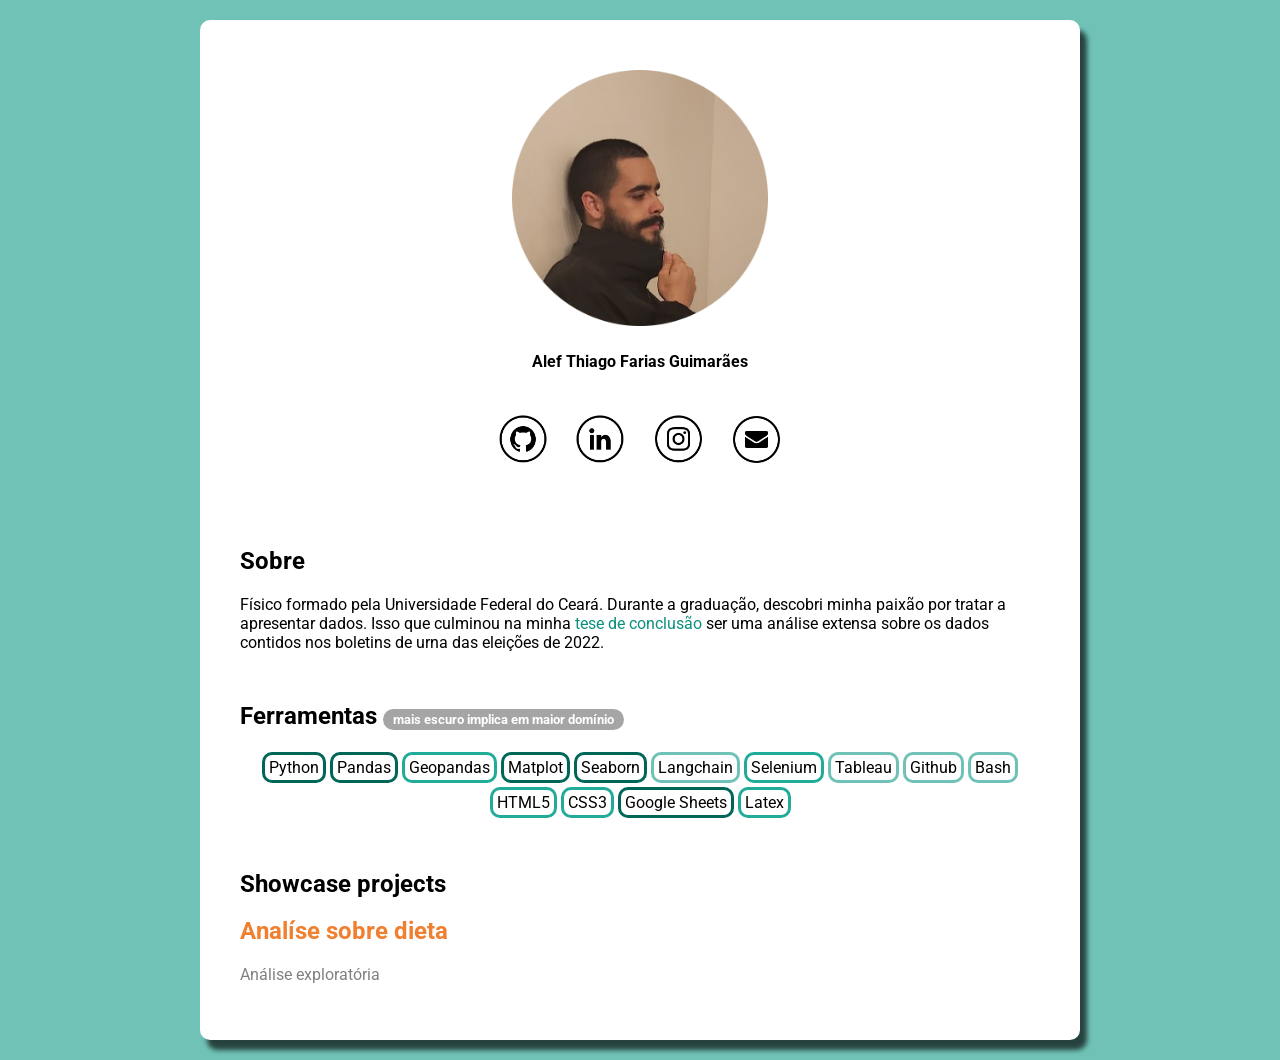
==== Resume Site/Resume.html @ 799bdaaf "Added site sample" ====
<!DOCTYPE html>
<html lang="pt-br">
<head>
    <meta charset="UTF-8">
    <meta name="viewport" content="width=device-width, initial-scale=1.0">
    <title>Alef</title>
    <link rel="stylesheet" href="style.css">
    <link rel="shortcut icon" href="icons/dinosaur.png" type="image/x-icon">
</head>
<body>
    <main>
        <img class= "profile" src="icons/profile.png" alt="Profile picture">
        
        <p><strong>Alef Thiago Farias Guimarães</strong></p>
        <ul style="list-style-type:none">
            <li> 
                <a href="https://github.com/alef-tfg" target="_blank">
                    <img src="icons/icone-github.png" class="icon">
                </a></li>
            <li>
                <a href="https://www.linkedin.com/in/alef-thiago-farias-guimar%C3%A3es-61b5291b9/" target="_blank">
                    <img src="icons/icone-linkedin.png" class="icon">
                </a></li>
            <li>
                <a href="https://www.instagram.com/alef.tfg/"  target="_blank">
                    <img src="icons/icone-instagram.png" class="icon">
                    </a></li>
            <li>
                <a href="https://mail.google.com/mail/?view=cm&fs=1&to=alef.tfg@gmail.com" target="_blank">
                    <img src="icons/icone-gmail.png" class="icon">
                </a></li>
        </ul>
                
        <article>
            <h1>Sobre</h1>
            <p>Físico formado pela Universidade Federal do Ceará. Durante a graduação, descobri minha paixão por tratar a apresentar dados. Isso que culminou na minha <a href="https://repositorio.ufc.br/handle/riufc/75324">tese de conclusão</a> ser uma análise extensa sobre os dados contidos nos boletins de urna das eleições de 2022.</p>
            <h1>Ferramentas        <span class = 'nota'>mais escuro implica em maior domínio</span></h1>
            <ul class = 'ferramentas'>
                <li class = 'level3'>Python</li>
                <li class = 'level3'>Pandas</li>
                <li class = 'level2'>Geopandas</li>
                <li class = 'level3'>Matplot</li>
                <li class = 'level3'>Seaborn</li>
                <li class = 'level1'>Langchain</li>
                <li class = 'level2'>Selenium</li>
                <li class = 'level1'>Tableau</li>
                <li class = 'level1'>Github</li>
                <li class = 'level1'>Bash</li>
                <li class = 'level2'>HTML5</li>
                <li class = 'level2'>CSS3</li>
                <li class = 'level3'>Google Sheets</li>
                <li class = 'level2'>Latex</li>
            </ul>
            
            <h1>Showcase projects</h1>
            <h2><a href="https://github.com/alef-tfg/Portifolio" target="_blank" class="repositorio">Analíse sobre dieta</a></h2>
            <ul class="showcase">
                <li>Análise exploratória</li>
            </ul>
        </article>
    </main>

    




</body>
</html>
---- Resume Site/style.css ----
/* 
https://paletton.com/#uid=20q0u0kpKuafWFJl3x4tSpKvYkn
FFB580 FF9D57 F07F2F CD5D0E A24300
60C0B3 38A394 1D9786 098170 006658
*/

@charset "UTF-8";
@import url('https://fonts.googleapis.com/css2?family=Roboto:ital,wght@0,100;0,300;0,400;0,500;0,700;0,900;1,100;1,300;1,400;1,500;1,700;1,900&display=swap');

:root{
    --cor0: hsl(172, 40%, 60%); 
    --cor1: hsl(172, 49%, 50%); 
    --cor2: hsl(172, 68%, 40%); 
    --cor3: hsl(172, 87%, 30%);
    --cor4: hsl(172, 100%, 20%);
    --corDestaque: #F07F2F;
}

body {
    margin: 0px;
    background-color: var(--cor0);
    display: grid;
    place-items: center; 
    /*display: flex;
    justify-content: center; 
    align-items: center; 
    height: 98vh; */
    font-family: roboto;
}

main {
    background-color: white;
    min-width: 320px;
    max-width: 800px;
    display: grid;
    place-items: center; 
    margin: 20px auto;
    padding: 40px;
    border-radius: 10px;
    box-shadow: 7px 10px 5px rgba(0, 0, 0, 0.66);
}

.profile {
    width: 256px;
    padding: 10px;
}


ul {
    padding: 0;
}

li {
    display: inline;
}

li > a {
    text-decoration: none;
}

.icon {
    width: 64px;
    padding: 5px;
}

article {
    justify-self: start;
}

h1 {
    padding: 30px 0px 0px;
}

p > a {
    text-decoration: none;
    color: var(--cor3);
}

.ferramentas {
    display: flex;
    justify-content: center;
    flex-wrap: wrap;
}

.ferramentas > li {
    border-radius: 10px;
    display: inline-block;
    border: 3px solid;
    padding: 3px 4px;
    margin: 2px;
}
li.level1 {
    border-color: var(--cor0);
}
li.level2 {
    border-color: var(--cor2);
}
li.level3 {
    border-color: var(--cor4);
}
.nota {
    justify-self: end;
    color: white;
    background-color: rgb(165, 165, 165);
    border-radius: 20px;
    padding: 3px 10px;
    font-size: small;
}
.repositorio{
    text-decoration: none;
    color: var(--corDestaque);
}
.showcase {
    color: gray;
}
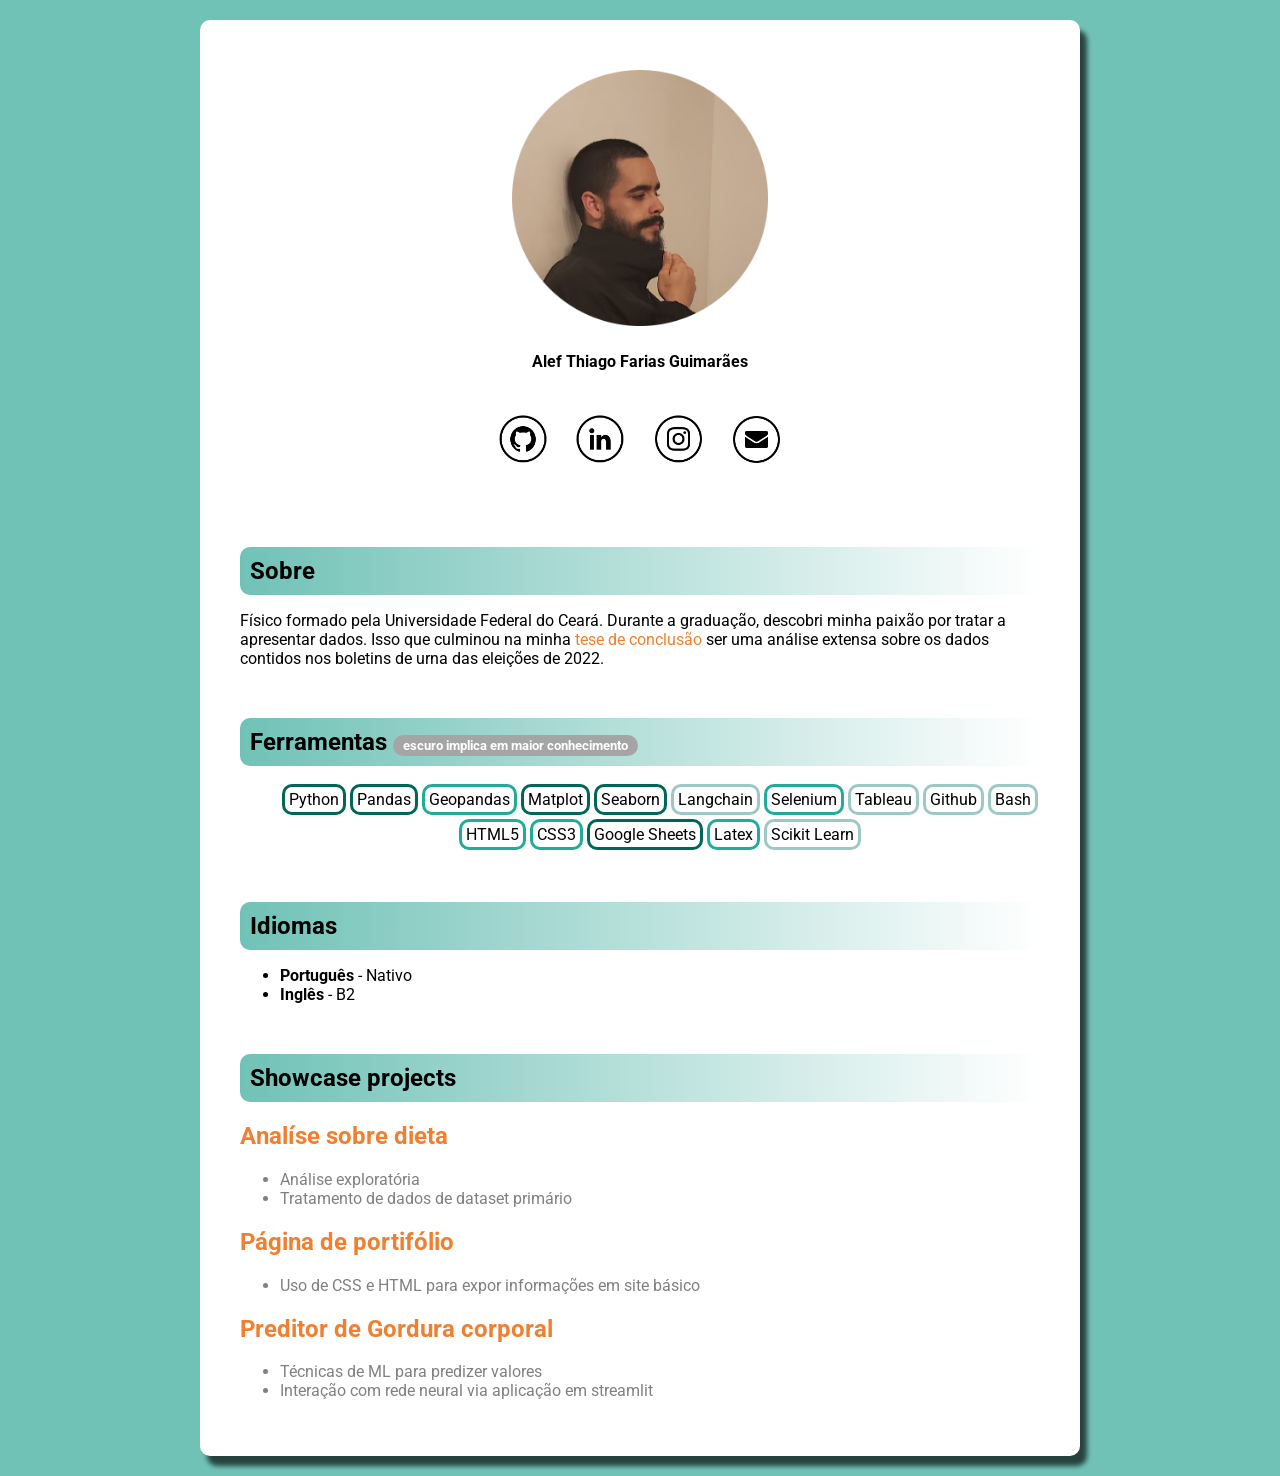
==== commit cc5b5e8f: "Update information about the repository content" ====
--- a/Resume Site/Resume.html
+++ b/Resume Site/Resume.html
@@ -9,32 +9,36 @@
 </head>
 <body>
     <main>
-        <img class= "profile" src="icons/profile.png" alt="Profile picture">
-        
-        <p><strong>Alef Thiago Farias Guimarães</strong></p>
-        <ul style="list-style-type:none">
-            <li> 
-                <a href="https://github.com/alef-tfg" target="_blank">
-                    <img src="icons/icone-github.png" class="icon">
-                </a></li>
-            <li>
-                <a href="https://www.linkedin.com/in/alef-thiago-farias-guimar%C3%A3es-61b5291b9/" target="_blank">
-                    <img src="icons/icone-linkedin.png" class="icon">
-                </a></li>
-            <li>
-                <a href="https://www.instagram.com/alef.tfg/"  target="_blank">
-                    <img src="icons/icone-instagram.png" class="icon">
+        <header>
+            <img class= "profile" src="icons/profile.png" alt="Profile picture">
+            
+            <p><strong>Alef Thiago Farias Guimarães</strong></p>
+
+            <ul style="list-style-type:none">
+                <li>
+                    <a href="https://github.com/alef-tfg" target="_blank">
+                        <img src="icons/icone-github.png" class="icon">
                     </a></li>
-            <li>
-                <a href="https://mail.google.com/mail/?view=cm&fs=1&to=alef.tfg@gmail.com" target="_blank">
-                    <img src="icons/icone-gmail.png" class="icon">
-                </a></li>
-        </ul>
-                
+                <li>
+                    <a href="https://www.linkedin.com/in/alef-thiago-farias-guimar%C3%A3es-61b5291b9/" target="_blank">
+                        <img src="icons/icone-linkedin.png" class="icon">
+                    </a></li>
+                <li>
+                    <a href="https://www.instagram.com/alef.tfg/"  target="_blank">
+                        <img src="icons/icone-instagram.png" class="icon">
+                        </a></li>
+                <li>
+                    <a href="https://mail.google.com/mail/?view=cm&fs=1&to=alef.tfg@gmail.com" target="_blank">
+                        <img src="icons/icone-gmail.png" class="icon">
+                    </a></li>
+            </ul>
+        </header>
+
         <article>
             <h1>Sobre</h1>
             <p>Físico formado pela Universidade Federal do Ceará. Durante a graduação, descobri minha paixão por tratar a apresentar dados. Isso que culminou na minha <a href="https://repositorio.ufc.br/handle/riufc/75324">tese de conclusão</a> ser uma análise extensa sobre os dados contidos nos boletins de urna das eleições de 2022.</p>
-            <h1>Ferramentas        <span class = 'nota'>mais escuro implica em maior domínio</span></h1>
+            
+            <h1>Ferramentas <span class = 'nota'>escuro implica em maior conhecimento</span></h1>
             <ul class = 'ferramentas'>
                 <li class = 'level3'>Python</li>
                 <li class = 'level3'>Pandas</li>
@@ -50,13 +54,34 @@
                 <li class = 'level2'>CSS3</li>
                 <li class = 'level3'>Google Sheets</li>
                 <li class = 'level2'>Latex</li>
+                <li class = 'level1'>Scikit Learn</li>
+            </ul>
+
+            <h1>Idiomas</h1>
+            <ul class="idiomas">
+                <li><strong>Português</strong> - Nativo</li>
+                <li><strong>Inglês</strong> - B2</li>
             </ul>
             
             <h1>Showcase projects</h1>
             <h2><a href="https://github.com/alef-tfg/Portifolio" target="_blank" class="repositorio">Analíse sobre dieta</a></h2>
             <ul class="showcase">
                 <li>Análise exploratória</li>
+                <li>Tratamento de dados de dataset primário</li>
             </ul>
+            <p></p>
+            <h2><a href="https://github.com/alef-tfg/Portifolio/tree/main/Resume%20Site" target="_blank" class="repositorio">Página de portifólio</a></h2>
+            <ul class="showcase">
+                <li>Uso de CSS e HTML para expor informações em site básico</li>
+            </ul>
+            <p></p>
+            <h2><a href="https://github.com/alef-tfg/Portifolio/tree/main/BFpredictor" target="_blank" class="repositorio">Preditor de Gordura corporal</a></h2>
+            <ul class="showcase">
+                <li>Técnicas de ML para predizer valores</li>
+                <li>Interação com rede neural via aplicação em streamlit</li>
+            </ul>
+            <p></p>
+
         </article>
     </main>
 
--- a/Resume Site/style.css
+++ b/Resume Site/style.css
@@ -8,6 +8,7 @@
 @import url('https://fonts.googleapis.com/css2?family=Roboto:ital,wght@0,100;0,300;0,400;0,500;0,700;0,900;1,100;1,300;1,400;1,500;1,700;1,900&display=swap');
 
 :root{
+    --cor-1: hsl(172, 30%, 70%);
     --cor0: hsl(172, 40%, 60%); 
     --cor1: hsl(172, 49%, 50%); 
     --cor2: hsl(172, 68%, 40%); 
@@ -21,16 +22,12 @@
     background-color: var(--cor0);
     display: grid;
     place-items: center; 
-    /*display: flex;
-    justify-content: center; 
-    align-items: center; 
-    height: 98vh; */
     font-family: roboto;
 }
 
 main {
     background-color: white;
-    min-width: 320px;
+    min-width: 300px;
     max-width: 800px;
     display: grid;
     place-items: center; 
@@ -40,22 +37,27 @@
     box-shadow: 7px 10px 5px rgba(0, 0, 0, 0.66);
 }
 
+header {
+    display: grid;
+    place-items: center; 
+}
+
 .profile {
     width: 256px;
     padding: 10px;
 }
 
-
-ul {
+header > ul {
     padding: 0;
 }
 
-li {
+header > ul > li {
     display: inline;
 }
 
-li > a {
+a {
     text-decoration: none;
+    color: var(--corDestaque);
 }
 
 .icon {
@@ -68,12 +70,10 @@
 }
 
 h1 {
-    padding: 30px 0px 0px;
-}
-
-p > a {
-    text-decoration: none;
-    color: var(--cor3);
+    margin: 50px 0px 10px 0px;
+    padding: 10px;
+    border-radius: 10px;
+    background-image: linear-gradient(to right, var(--cor0), white);
 }
 
 .ferramentas {
@@ -90,7 +90,7 @@
     margin: 2px;
 }
 li.level1 {
-    border-color: var(--cor0);
+    border-color: var(--cor-1);
 }
 li.level2 {
     border-color: var(--cor2);
@@ -106,6 +106,11 @@
     padding: 3px 10px;
     font-size: small;
 }
+
+.idiomas > li{
+
+}
+
 .repositorio{
     text-decoration: none;
     color: var(--corDestaque);
